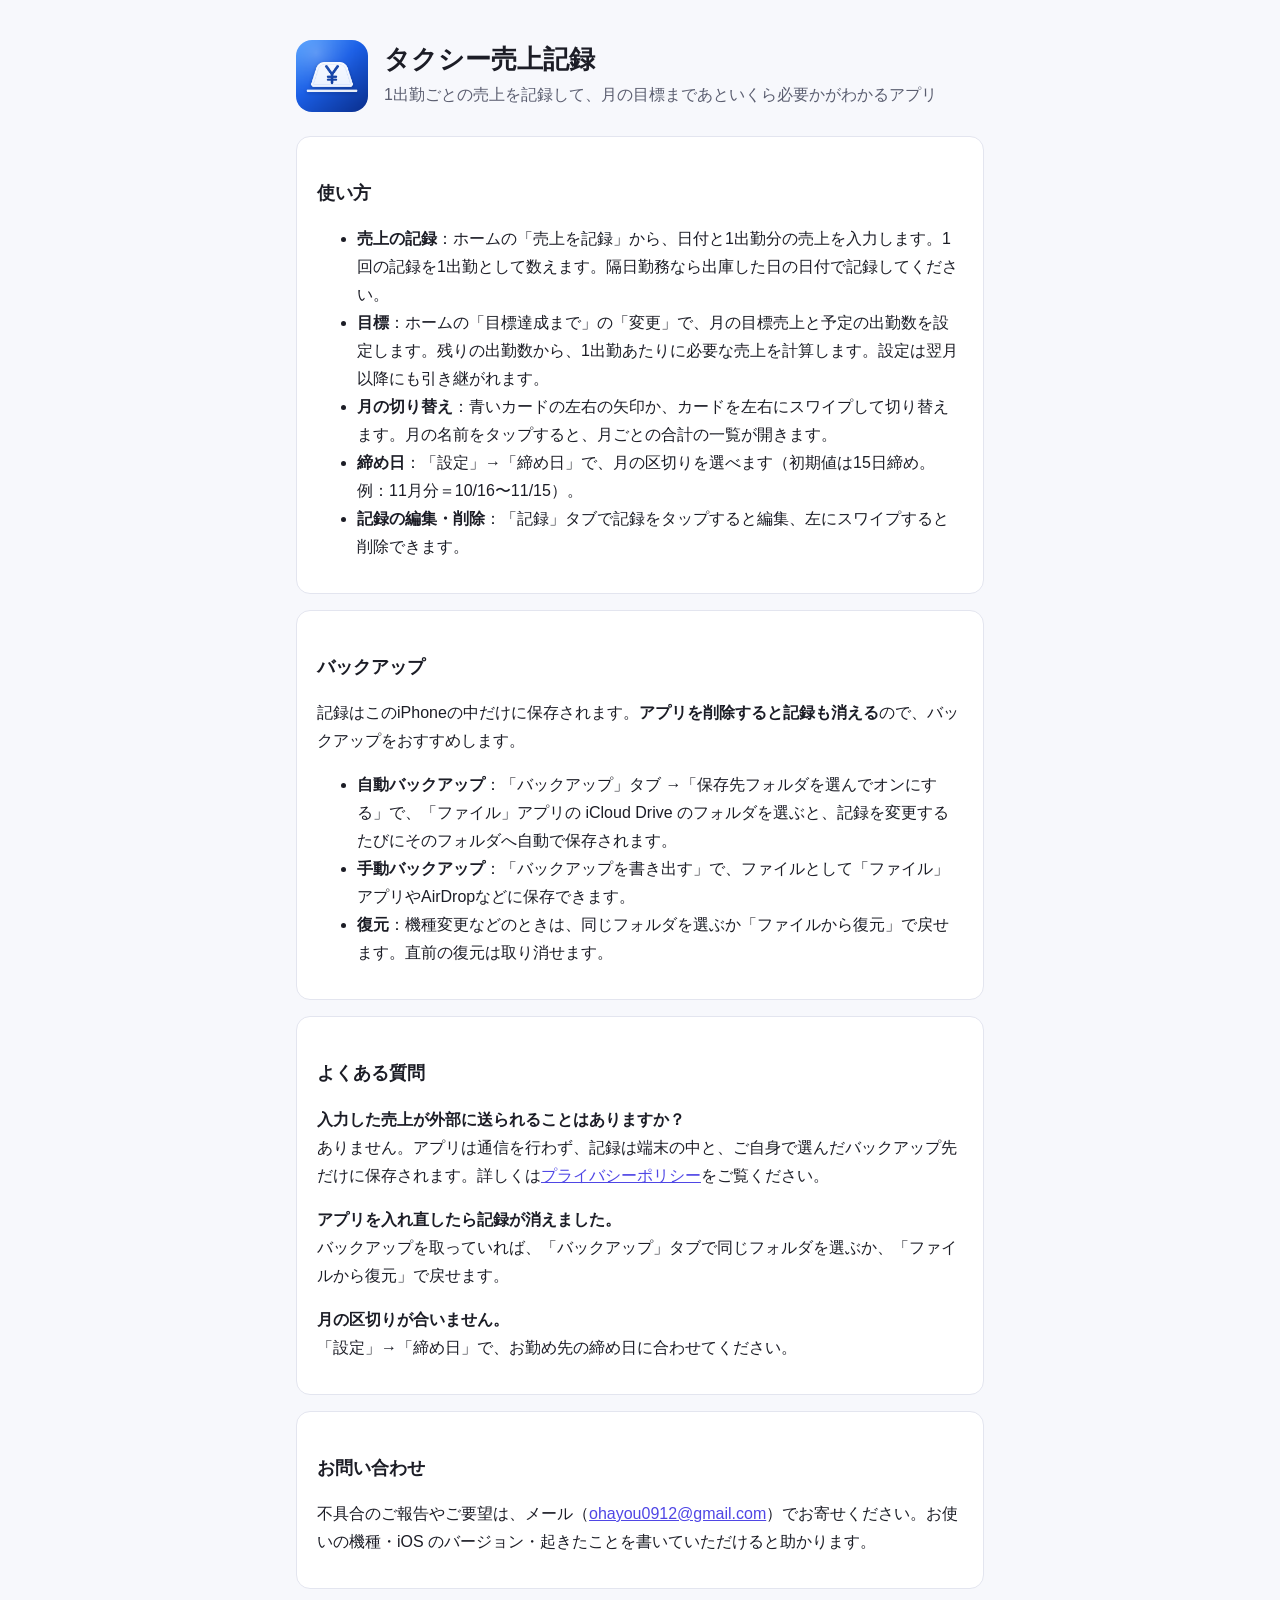
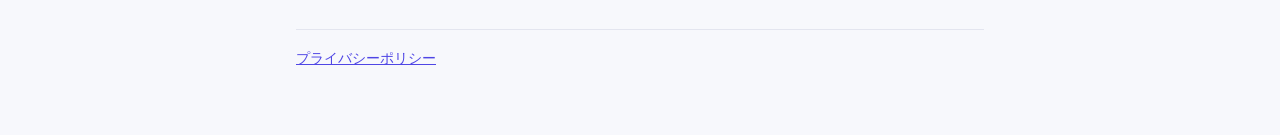
==== taxi/index.html @ 28bc357b "Add support and privacy pages for タクシー売上記録 Co-Authored-By: Claude Opus 5.5 <noreply@anthropic.com>" ====
<!doctype html>
<html lang="ja">
<head>
  <meta charset="utf-8">
  <meta name="viewport" content="width=device-width, initial-scale=1">
  <title>タクシー売上記録 サポート</title>
  <meta name="description" content="タクシー乗務員のための売上記録アプリ「タクシー売上記録」のサポートページです。">
  <link rel="stylesheet" href="../style.css">
</head>
<body>
<main>
  <header>
    <img src="icon.png" alt="タクシー売上記録のアイコン">
    <div>
      <h1>タクシー売上記録</h1>
      <p class="lead">1出勤ごとの売上を記録して、月の目標まであといくら必要かがわかるアプリ</p>
    </div>
  </header>

  <section>
    <h2>使い方</h2>
    <ul>
      <li><strong>売上の記録</strong>：ホームの「売上を記録」から、日付と1出勤分の売上を入力します。1回の記録を1出勤として数えます。隔日勤務なら出庫した日の日付で記録してください。</li>
      <li><strong>目標</strong>：ホームの「目標達成まで」の「変更」で、月の目標売上と予定の出勤数を設定します。残りの出勤数から、1出勤あたりに必要な売上を計算します。設定は翌月以降にも引き継がれます。</li>
      <li><strong>月の切り替え</strong>：青いカードの左右の矢印か、カードを左右にスワイプして切り替えます。月の名前をタップすると、月ごとの合計の一覧が開きます。</li>
      <li><strong>締め日</strong>：「設定」→「締め日」で、月の区切りを選べます（初期値は15日締め。例：11月分＝10/16〜11/15）。</li>
      <li><strong>記録の編集・削除</strong>：「記録」タブで記録をタップすると編集、左にスワイプすると削除できます。</li>
    </ul>
  </section>

  <section>
    <h2>バックアップ</h2>
    <p>記録はこのiPhoneの中だけに保存されます。<strong>アプリを削除すると記録も消える</strong>ので、バックアップをおすすめします。</p>
    <ul>
      <li><strong>自動バックアップ</strong>：「バックアップ」タブ →「保存先フォルダを選んでオンにする」で、「ファイル」アプリの iCloud Drive のフォルダを選ぶと、記録を変更するたびにそのフォルダへ自動で保存されます。</li>
      <li><strong>手動バックアップ</strong>：「バックアップを書き出す」で、ファイルとして「ファイル」アプリやAirDropなどに保存できます。</li>
      <li><strong>復元</strong>：機種変更などのときは、同じフォルダを選ぶか「ファイルから復元」で戻せます。直前の復元は取り消せます。</li>
    </ul>
  </section>

  <section>
    <h2>よくある質問</h2>
    <p><strong>入力した売上が外部に送られることはありますか？</strong><br>
    ありません。アプリは通信を行わず、記録は端末の中と、ご自身で選んだバックアップ先だけに保存されます。詳しくは<a href="privacy.html">プライバシーポリシー</a>をご覧ください。</p>
    <p><strong>アプリを入れ直したら記録が消えました。</strong><br>
    バックアップを取っていれば、「バックアップ」タブで同じフォルダを選ぶか、「ファイルから復元」で戻せます。</p>
    <p><strong>月の区切りが合いません。</strong><br>
    「設定」→「締め日」で、お勤め先の締め日に合わせてください。</p>
  </section>

  <section>
    <h2>お問い合わせ</h2>
    <p>不具合のご報告やご要望は、メール（<a href="mailto:ohayou0912@gmail.com?subject=%E3%82%BF%E3%82%AF%E3%82%B7%E3%83%BC%E5%A3%B2%E4%B8%8A%E8%A8%98%E9%8C%B2">ohayou0912@gmail.com</a>）でお寄せください。お使いの機種・iOS のバージョン・起きたことを書いていただけると助かります。</p>
  </section>

  <nav>
    <a href="privacy.html">プライバシーポリシー</a>
  </nav>
</main>
</body>
</html>
---- style.css ----
:root {
  --bg: #f7f8fc;
  --surface: #ffffff;
  --text: #1c1d26;
  --muted: #5b5e70;
  --accent: #4f46e5;
  --line: #e3e5ef;
  color-scheme: light dark;
}

@media (prefers-color-scheme: dark) {
  :root {
    --bg: #111218;
    --surface: #1b1c24;
    --text: #eceef6;
    --muted: #a3a6b8;
    --accent: #8b85ff;
    --line: #2c2e3a;
  }
}

* { box-sizing: border-box; }

body {
  margin: 0;
  background: var(--bg);
  color: var(--text);
  font-family: -apple-system, BlinkMacSystemFont, "Hiragino Sans", "Yu Gothic UI", "Segoe UI", sans-serif;
  line-height: 1.75;
}

main {
  max-width: 720px;
  margin: 0 auto;
  padding: 40px 16px 64px;
}

header {
  display: flex;
  align-items: center;
  gap: 16px;
  margin-bottom: 24px;
}

header img {
  width: 72px;
  height: 72px;
  border-radius: 16px;
}

h1 { font-size: 1.6rem; margin: 0; line-height: 1.3; }
h2 { font-size: 1.15rem; margin: 32px 0 8px; }
p, li { color: var(--text); }
.lead { color: var(--muted); margin: 4px 0 0; }
.muted { color: var(--muted); font-size: 0.9rem; }
a { color: var(--accent); }

section {
  background: var(--surface);
  border: 1px solid var(--line);
  border-radius: 14px;
  padding: 8px 20px 16px;
  margin-top: 16px;
}

nav {
  margin-top: 40px;
  padding-top: 16px;
  border-top: 1px solid var(--line);
  font-size: 0.9rem;
}

nav a { margin-right: 16px; }
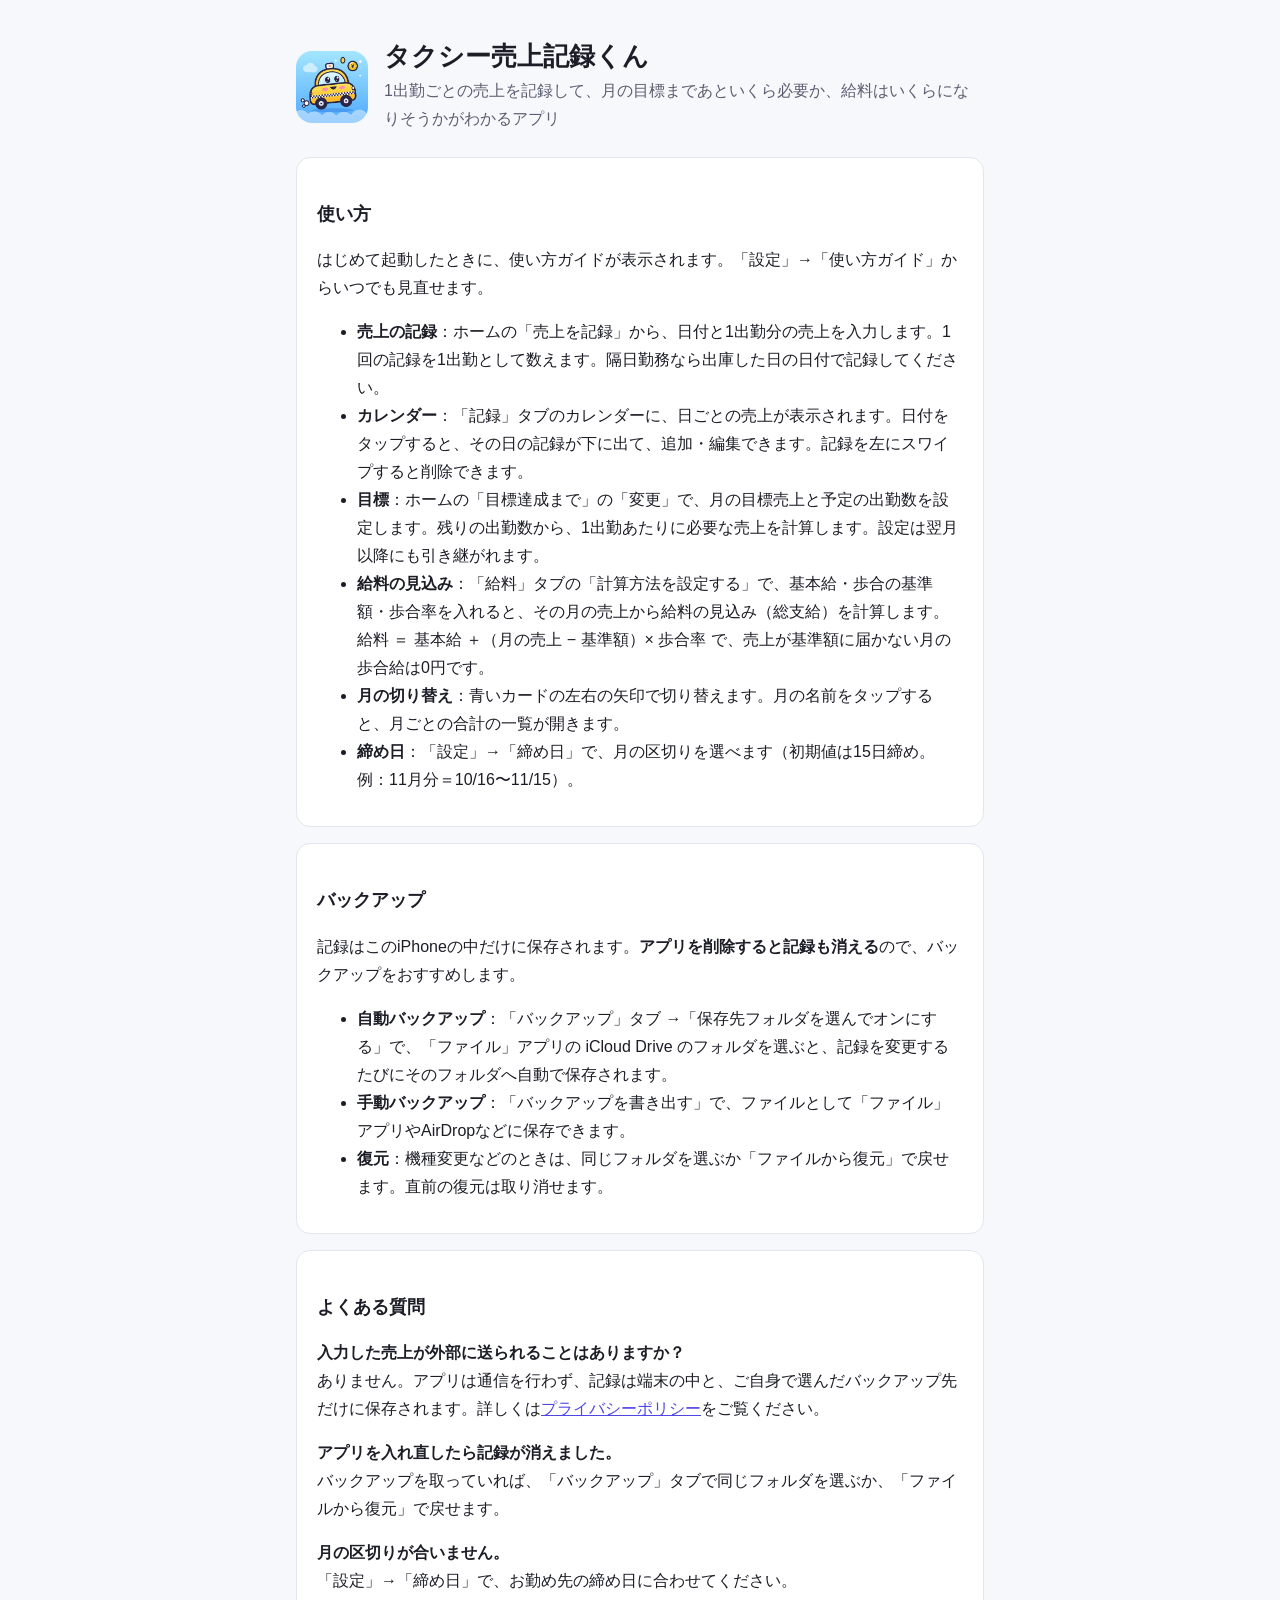
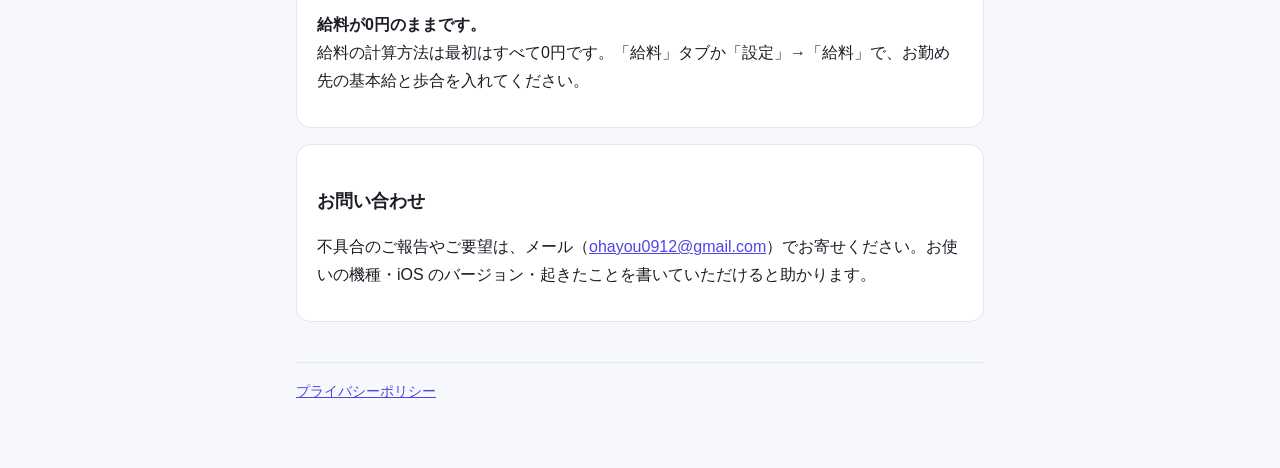
==== commit 3cdb8afa: "Rename the taxi app pages to タクシー売上記録くん for 1.1 New icon, the calendar and salary estimate in the ho" ====
--- a/taxi/index.html
+++ b/taxi/index.html
@@ -3,28 +3,30 @@
 <head>
   <meta charset="utf-8">
   <meta name="viewport" content="width=device-width, initial-scale=1">
-  <title>タクシー売上記録 サポート</title>
-  <meta name="description" content="タクシー乗務員のための売上記録アプリ「タクシー売上記録」のサポートページです。">
+  <title>タクシー売上記録くん サポート</title>
+  <meta name="description" content="タクシー乗務員のための売上記録アプリ「タクシー売上記録くん」のサポートページです。">
   <link rel="stylesheet" href="../style.css">
 </head>
 <body>
 <main>
   <header>
-    <img src="icon.png" alt="タクシー売上記録のアイコン">
+    <img src="icon.png" alt="タクシー売上記録くんのアイコン">
     <div>
-      <h1>タクシー売上記録</h1>
-      <p class="lead">1出勤ごとの売上を記録して、月の目標まであといくら必要かがわかるアプリ</p>
+      <h1>タクシー売上記録くん</h1>
+      <p class="lead">1出勤ごとの売上を記録して、月の目標まであといくら必要か、給料はいくらになりそうかがわかるアプリ</p>
     </div>
   </header>
 
   <section>
     <h2>使い方</h2>
+    <p>はじめて起動したときに、使い方ガイドが表示されます。「設定」→「使い方ガイド」からいつでも見直せます。</p>
     <ul>
       <li><strong>売上の記録</strong>：ホームの「売上を記録」から、日付と1出勤分の売上を入力します。1回の記録を1出勤として数えます。隔日勤務なら出庫した日の日付で記録してください。</li>
+      <li><strong>カレンダー</strong>：「記録」タブのカレンダーに、日ごとの売上が表示されます。日付をタップすると、その日の記録が下に出て、追加・編集できます。記録を左にスワイプすると削除できます。</li>
       <li><strong>目標</strong>：ホームの「目標達成まで」の「変更」で、月の目標売上と予定の出勤数を設定します。残りの出勤数から、1出勤あたりに必要な売上を計算します。設定は翌月以降にも引き継がれます。</li>
-      <li><strong>月の切り替え</strong>：青いカードの左右の矢印か、カードを左右にスワイプして切り替えます。月の名前をタップすると、月ごとの合計の一覧が開きます。</li>
+      <li><strong>給料の見込み</strong>：「給料」タブの「計算方法を設定する」で、基本給・歩合の基準額・歩合率を入れると、その月の売上から給料の見込み（総支給）を計算します。給料 ＝ 基本給 ＋（月の売上 − 基準額）× 歩合率 で、売上が基準額に届かない月の歩合給は0円です。</li>
+      <li><strong>月の切り替え</strong>：青いカードの左右の矢印で切り替えます。月の名前をタップすると、月ごとの合計の一覧が開きます。</li>
       <li><strong>締め日</strong>：「設定」→「締め日」で、月の区切りを選べます（初期値は15日締め。例：11月分＝10/16〜11/15）。</li>
-      <li><strong>記録の編集・削除</strong>：「記録」タブで記録をタップすると編集、左にスワイプすると削除できます。</li>
     </ul>
   </section>
 
@@ -46,11 +48,13 @@
     バックアップを取っていれば、「バックアップ」タブで同じフォルダを選ぶか、「ファイルから復元」で戻せます。</p>
     <p><strong>月の区切りが合いません。</strong><br>
     「設定」→「締め日」で、お勤め先の締め日に合わせてください。</p>
+    <p><strong>給料が0円のままです。</strong><br>
+    給料の計算方法は最初はすべて0円です。「給料」タブか「設定」→「給料」で、お勤め先の基本給と歩合を入れてください。</p>
   </section>
 
   <section>
     <h2>お問い合わせ</h2>
-    <p>不具合のご報告やご要望は、メール（<a href="mailto:ohayou0912@gmail.com?subject=%E3%82%BF%E3%82%AF%E3%82%B7%E3%83%BC%E5%A3%B2%E4%B8%8A%E8%A8%98%E9%8C%B2">ohayou0912@gmail.com</a>）でお寄せください。お使いの機種・iOS のバージョン・起きたことを書いていただけると助かります。</p>
+    <p>不具合のご報告やご要望は、メール（<a href="mailto:ohayou0912@gmail.com?subject=%E3%82%BF%E3%82%AF%E3%82%B7%E3%83%BC%E5%A3%B2%E4%B8%8A%E8%A8%98%E9%8C%B2%E3%81%8F%E3%82%93">ohayou0912@gmail.com</a>）でお寄せください。お使いの機種・iOS のバージョン・起きたことを書いていただけると助かります。</p>
   </section>
 
   <nav>
